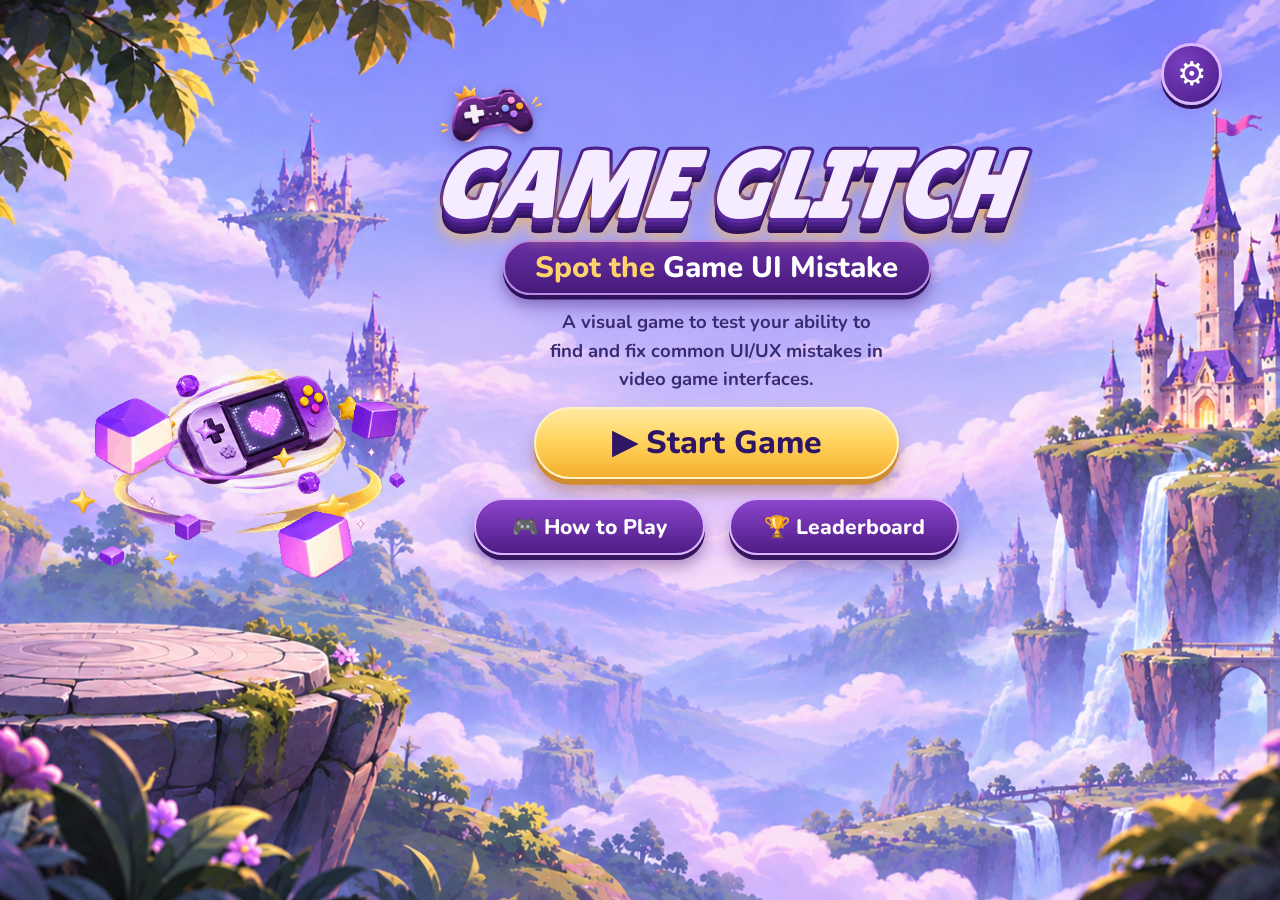
==== index.html @ c4569c45 "Added 1" ====
<!DOCTYPE html>
<html lang="en">
<head>
<meta charset="UTF-8">
<meta name="viewport" content="width=device-width, initial-scale=1.0">
<link rel="stylesheet" href="style.css">
<title>Game Glitch</title>
</head>
<body>
<section class="home" id="home">
<button class="settings" id="settingsBtn">⚙</button>
<div class="left-images">
<img src="img/rings.gif" class="rings" alt="">
<img src="img/cubes.gif" class="cubes" alt="">
<img src="img/console.gif" class="console" alt="Game Console">
</div>
<div class="content">
<img src="img/small-controller.gif" class="small-controller" alt="Game Controller">
<h1>GAME GLITCH</h1>
<h2><span>Spot the</span> Game UI Mistake</h2>
<p>A visual game to test your ability to<br>
find and fix common UI/UX mistakes in<br>
video game interfaces.</p>
<button class="start-btn" id="startBtn">▶ Start Game</button>
<div class="bottom-buttons">
<button id="howBtn">🎮 How to Play</button>
<button id="leaderBtn">🏆 Leaderboard</button>
</div>
</div>
</section>
<script>
let startBtn = document.getElementById("startBtn");
let howBtn = document.getElementById("howBtn");
let leaderBtn = document.getElementById("leaderBtn");
let settingsBtn = document.getElementById("settingsBtn");
startBtn.onclick = function(){
};
howBtn.onclick = function(){
};
leaderBtn.onclick = function(){
};
settingsBtn.onclick = function(){
};
</script>
</body>
</html>
---- style.css ----
@import url('https://fonts.googleapis.com/css2?family=Lilita+One&family=Nunito:wght@600;700;800;900&display=swap');
*{
margin:0;
padding:0;
box-sizing:border-box;
}
body{
font-family:'Nunito',Arial,sans-serif;
overflow:hidden;
}
.home{
width:100%;
height:100vh;
min-height:600px;
background-image:url("img/background.png");
background-size:cover;
background-position:center;
position:relative;
overflow:hidden;
}
.settings{
position:absolute;
top:4.8%;
right:4.5%;
width:4.8vw;
height:4.8vw;
min-width:55px;
min-height:55px;
background:radial-gradient(circle at 35% 30%,#7a3fc0,#4a1d86);
color:white;
border:3px solid #d9b8ff;
border-radius:50%;
font-size:2.6vw;
line-height:1;
cursor:pointer;
z-index:10;
box-shadow:0 4px 0 #2e1259,0 0 15px rgba(160,100,255,.6);
}
.left-images{
position:absolute;
left:3%;
top:41%;
width:min(33vw,62vh);
height:40%;
animation:hover 4s ease-in-out infinite;
}
.left-images img{
position:absolute;
}
.rings{
width:105%;
top:8%;
left:-2%;
z-index:1;
}
.cubes{
width:95%;
top:0;
left:0;
z-index:3;
}
.console{
width:100%;
top:0;
left:0;
z-index:2;
}
.content{
position:absolute;
width:44%;
left:34%;
top:7%;
padding-top:5.6vw;
text-align:center;
color:#3a2a70;
}
.small-controller{
position:absolute;
width:10.8vw;
height:auto;
top:1.5vw;
left:calc(50% - 22.9vw);
z-index:5;
filter:drop-shadow(0 4px 6px rgba(50,20,100,.35));
animation:move 3s ease-in-out infinite;
}
.content h1{
font-family:'Lilita One','Arial Black',sans-serif;
font-size:7.6vw;
font-weight:400;
font-style:italic;
transform:skewX(-6deg);
letter-spacing:-0.01em;
line-height:1;
color:#f6ecff;
-webkit-text-stroke:0.5vw #4b1f8c;
paint-order:stroke fill;
text-shadow:
0 0.3vw 0 #5a2a9e,
0 0.6vw 0 #4a2088,
0 0.9vw 0 #3b1870,
0 1.2vw 0 #2e1259,
0 1.6vw 1.2vw rgba(255,190,80,.75);
white-space:nowrap;
}
.content h2{
display:inline-block;
margin-top:0.6vw;
padding:0.45vw 2.4vw;
background:linear-gradient(#6a2fa5,#451a7a);
border:0.2vw solid #b98be6;
border-radius:3vw;
color:white;
font-size:2.3vw;
font-weight:800;
box-shadow:0 0.35vw 0 #2e1259,0 0.8vw 1.2vw rgba(60,20,110,.45);
}
.content h2 span{
color:#ffd36b;
}
.content p{
font-size:1.45vw;
font-weight:700;
line-height:1.55;
margin-top:1vw;
color:#3a2a70;
}
.start-btn{
display:block;
width:28.5vw;
max-width:95%;
height:5.6vw;
margin:1vw auto 0;
background:linear-gradient(#ffeaa0 0%,#ffd25a 50%,#f5ae2f 100%);
color:#2f1565;
border:0.2vw solid #fff3c4;
border-radius:6vw;
font-family:'Nunito',Arial,sans-serif;
font-size:2.5vw;
font-weight:800;
cursor:pointer;
box-shadow:0 0.45vw 0 #d18c2e,0 1vw 1.2vw rgba(120,60,10,.35);
transition:0.3s;
}
.bottom-buttons{
display:flex;
justify-content:center;
gap:1.9vw;
margin-top:1.5vw;
}
.bottom-buttons button{
min-width:18vw;
background:linear-gradient(#8c45cc,#4e1c86);
border:0.2vw solid #d9b4ff;
border-radius:3vw;
padding:1vw 2.2vw;
font-family:'Nunito',Arial,sans-serif;
font-size:1.65vw;
font-weight:800;
color:white;
cursor:pointer;
box-shadow:0 0.4vw 0 #351560,0 0.9vw 1.2vw rgba(60,20,110,.4);
transition:0.3s;
}
.start-btn:hover,.bottom-buttons button:hover{
transform:translateY(-5px);
}
@keyframes hover{
0%{
transform:translate(0,0) rotate(-1deg);
}
25%{
transform:translate(10px,-12px) rotate(0deg);
}
50%{
transform:translate(0,-22px) rotate(1deg);
}
75%{
transform:translate(-10px,-12px) rotate(0deg);
}
100%{
transform:translate(0,0) rotate(-1deg);
}
}
  @keyframes move{
0%{
transform:translateX(-8px);
}
50%{
transform:translateX(8px);
}
100%{
transform:translateX(-8px);
}
}
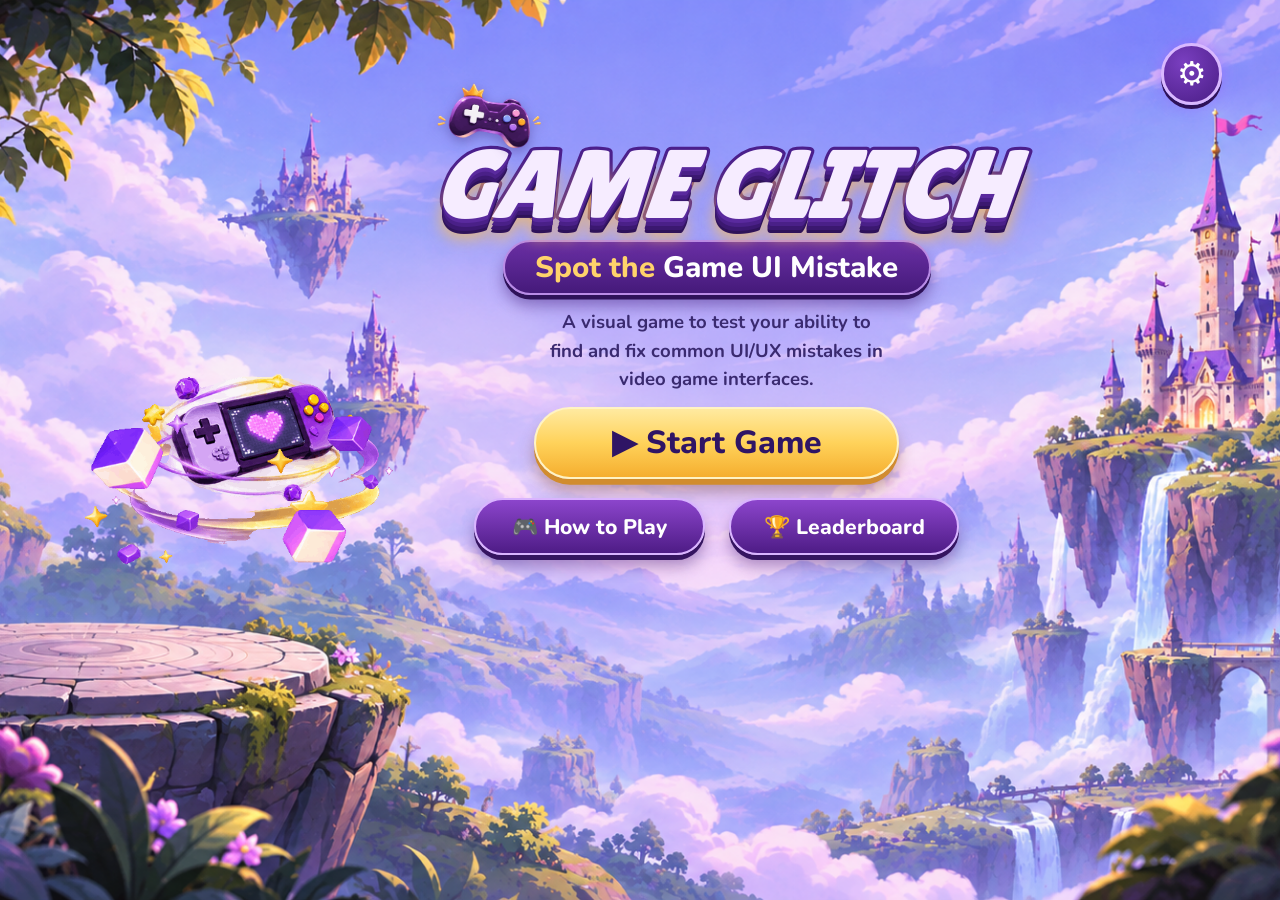
==== commit 3482da54: "Added  2" ====
--- a/index.html
+++ b/index.html
@@ -34,12 +34,16 @@
 let leaderBtn = document.getElementById("leaderBtn");
 let settingsBtn = document.getElementById("settingsBtn");
 startBtn.onclick = function(){
+window.location.href = "levels.html";
 };
 howBtn.onclick = function(){
+window.location.href = "howtoplay.html";
 };
 leaderBtn.onclick = function(){
+alert("Leaderboard will be available soon!");
 };
 settingsBtn.onclick = function(){
+alert("Game Glitch Settings");
 };
 </script>
 </body>
--- a/style.css
+++ b/style.css
@@ -162,7 +162,174 @@
 box-shadow:0 0.4vw 0 #351560,0 0.9vw 1.2vw rgba(60,20,110,.4);
 transition:0.3s;
 }
-.start-btn:hover,.bottom-buttons button:hover{
+.start-btn:hover,.bottom-buttons button:hover-{
+transform:translateY(-5px);
+}
+
+.instructions{
+--u:min(1vw,1.75vh);
+display:flex;
+width:100%;
+height:100vh;
+min-height:600px;
+background-image:url("img/background.png");
+background-size:cover;
+background-position:center;
+align-items:center;
+justify-content:center;
+position:relative;
+overflow:hidden;
+}
+
+.instructions-box{
+position:relative;
+width:calc(var(--u)*88);
+aspect-ratio:1672/941;
+background-image:url("img/Glossy Purple Game UI Frame.png");
+background-size:100% 100%;
+background-repeat:no-repeat;
+color:#3a2a70;
+text-align:center;
+}
+
+.how-controller{
+position:absolute;
+width:calc(var(--u)*10.8);
+height:auto;
+top:calc(var(--u)*-3.7);
+left:calc(50% - calc(var(--u)*5.4));
+z-index:6;
+filter:drop-shadow(0 4px 6px rgba(50,20,100,.35));
+animation:move 3s ease-in-out infinite;
+}
+
+.how-title{
+position:absolute;
+top:11.3%;
+left:50%;
+transform:translate(-50%,-50%);
+z-index:5;
+font-family:'Lilita One','Arial Black',sans-serif;
+font-size:calc(var(--u)*4.4);
+font-weight:400;
+line-height:1;
+white-space:nowrap;
+color:#fff;
+-webkit-text-stroke:calc(var(--u)*0.25) #4b1f8c;
+paint-order:stroke fill;
+text-shadow:0 calc(var(--u)*0.25) 0 #ffc94d,0 calc(var(--u)*0.45) 0 #3b1870;
+}
+.how-content{
+position:absolute;
+top:25%;
+left:11%;
+right:11%;
+}
+.steps{
+display:flex;
+gap:calc(var(--u)*1.3);
+}
+
+.step{
+flex:1;
+padding:calc(var(--u)*1.3) calc(var(--u)*0.9) calc(var(--u)*1.3);
+background:linear-gradient(rgba(248,242,255,.85),rgba(228,212,252,.85));
+border:calc(var(--u)*0.18) solid #c6a2ee;
+border-radius:calc(var(--u)*2.2);
+box-shadow:0 calc(var(--u)*0.3) calc(var(--u)*0.8) rgba(100,60,160,.22);
+}
+.step-icon{
+height:calc(var(--u)*5.5);
+display:flex;
+align-items:center;
+justify-content:center;
+font-size:calc(var(--u)*4.4);
+line-height:1;
+}
+.step-icon img{
+height:100%;
+width:auto;
+}
+.step-pill{
+display:inline-flex;
+align-items:center;
+gap:calc(var(--u)*0.5);
+margin-top:calc(var(--u)*0.6);
+padding:calc(var(--u)*0.2) calc(var(--u)*1.3) calc(var(--u)*0.2) calc(var(--u)*0.25);
+background:linear-gradient(#5b2a9a,#3a1673);
+border:calc(var(--u)*0.12) solid #a77be0;
+border-radius:calc(var(--u)*3);
+color:#fff;
+font-size:calc(var(--u)*1.5);
+font-weight:800;
+box-shadow:0 calc(var(--u)*0.25) 0 #2a0f55;
+}
+
+.step-num{
+display:flex;
+align-items:center;
+justify-content:center;
+width:calc(var(--u)*2.7);
+height:calc(var(--u)*2.7);
+border-radius:50%;
+background:radial-gradient(circle at 35% 30%,#a86be8,#6a2fb5);
+border:calc(var(--u)*0.12) solid #d9b8ff;
+font-size:calc(var(--u)*1.6);
+}
+
+.step p{
+margin-top:calc(var(--u)*0.9);
+font-size:calc(var(--u)*1.4);
+font-weight:800;
+line-height:1.4;
+color:#3a2a70;
+}
+.levels-pill{
+display:block;
+width:calc(var(--u)*36);
+margin:calc(var(--u)*1.4) auto 0;
+padding:calc(var(--u)*0.55) calc(var(--u)*1);
+background:rgba(255,255,255,.55);
+border:calc(var(--u)*0.18) solid #c6a2ee;
+border-radius:calc(var(--u)*3);
+font-size:calc(var(--u)*1.6);
+font-weight:800;
+color:#3a2a70;
+}
+.how-buttons{
+display:flex;
+justify-content:center;
+gap:calc(var(--u)*2.6);
+margin-top:calc(var(--u)*1.3);
+}
+.how-buttons button{
+display:flex;
+align-items:center;
+justify-content:center;
+gap:calc(var(--u)*0.6);
+height:calc(var(--u)*4.4);
+border-radius:calc(var(--u)*3.5);
+font-family:'Nunito',Arial,sans-serif;
+font-size:calc(var(--u)*2.1);
+font-weight:800;
+cursor:pointer;
+transition:0.3s;
+}
+#backBtn{
+width:calc(var(--u)*16);
+background:linear-gradient(#8c45cc,#4e1c86);
+border:calc(var(--u)*0.18) solid #d9b4ff;
+color:#fff;
+box-shadow:0 calc(var(--u)*0.35) 0 #351560,0 calc(var(--u)*0.8) calc(var(--u)*1.1) rgba(60,20,110,.4);
+}
+#playBtn{
+width:calc(var(--u)*22);
+background:linear-gradient(#ffeaa0 0%,#ffd25a 50%,#f5ae2f 100%);
+border:calc(var(--u)*0.18) solid #fff3c4;
+color:#2f1565;
+box-shadow:0 calc(var(--u)*0.4) 0 #d18c2e,0 calc(var(--u)*0.9) calc(var(--u)*1.1) rgba(120,60,10,.35);
+}
+.how-buttons button:hover{
 transform:translateY(-5px);
 }
 @keyframes hover{
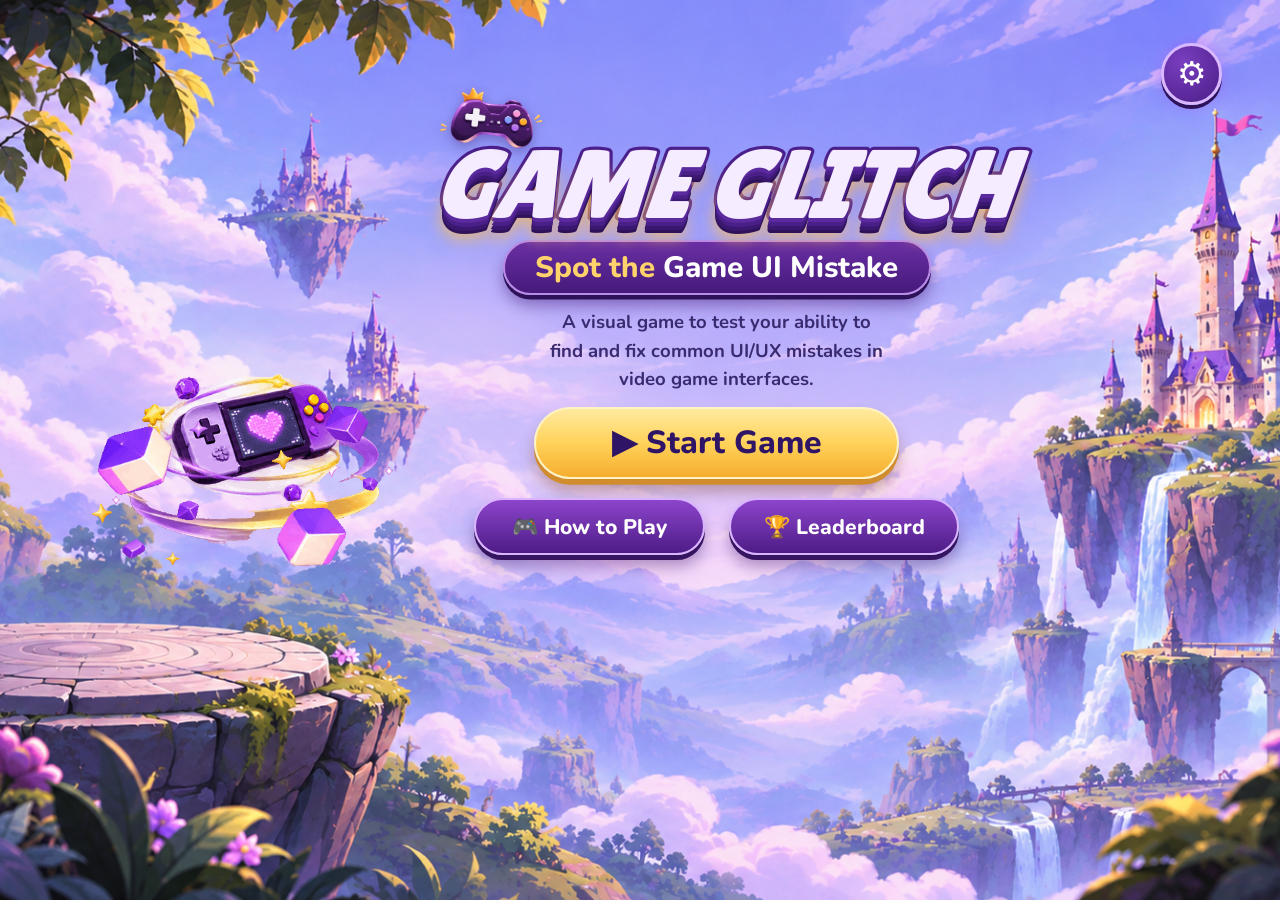
==== commit 9ee1290a: "Added  4" ====
--- a/index.html
+++ b/index.html
@@ -28,13 +28,53 @@
 </div>
 </div>
 </section>
+<div class="modal" id="nameModal">
+<div class="modal-box">
+<h3>Enter Your Name</h3>
+<form onsubmit="return saveAndGo()">
+<input type="text" id="playerName" placeholder="Your name..." maxlength="15">
+<p class="error" id="nameError"></p>
+<div class="modal-actions">
+<button type="submit" id="confirmBtn">Let's Go!</button>
+<button type="button" id="cancelBtn">Cancel</button>
+</div>
+</form>
+</div>
+</div>
 <script>
 let startBtn = document.getElementById("startBtn");
 let howBtn = document.getElementById("howBtn");
 let leaderBtn = document.getElementById("leaderBtn");
 let settingsBtn = document.getElementById("settingsBtn");
+let nameModal = document.getElementById("nameModal");
+let playerName = document.getElementById("playerName");
+let nameError = document.getElementById("nameError");
+let cancelBtn = document.getElementById("cancelBtn");
+let name;
 startBtn.onclick = function(){
-window.location.href = "levels.html";
+playerName.value = localStorage.getItem("playerName") || "";
+nameError.textContent = "";
+nameModal.classList.add("show");
+playerName.focus();
+};
+function save(){
+name = playerName.value.trim();
+localStorage.setItem("playerName", name);
+}
+function goToPage(){
+window.location = "levels.html";
+}
+function saveAndGo(){
+if (playerName.value.trim() === "") {
+nameError.textContent = "Please enter your name!";
+return false;
+}
+save();
+goToPage();
+return false;
+}
+cancelBtn.onclick = function(){
+nameModal.classList.remove("show");
 };
 howBtn.onclick = function(){
 window.location.href = "howtoplay.html";
--- a/style.css
+++ b/style.css
@@ -162,7 +162,7 @@
 box-shadow:0 0.4vw 0 #351560,0 0.9vw 1.2vw rgba(60,20,110,.4);
 transition:0.3s;
 }
-.start-btn:hover,.bottom-buttons button:hover-{
+.start-btn:hover,.bottom-buttons button:hover{
 transform:translateY(-5px);
 }
 
@@ -332,6 +332,692 @@
 .how-buttons button:hover{
 transform:translateY(-5px);
 }
+.instructions{
+--u:min(1vw,1.75vh);
+display:flex;
+width:100%;
+height:100vh;
+min-height:600px;
+background-image:url("img/background.png");
+background-size:cover;
+background-position:center;
+align-items:center;
+justify-content:center;
+position:relative;
+overflow:hidden;
+}
+
+.instructions-box{
+position:relative;
+width:calc(var(--u)*88);
+aspect-ratio:1672/941;
+background-image:url("img/Glossy Purple Game UI Frame.png");
+background-size:100% 100%;
+background-repeat:no-repeat;
+color:#3a2a70;
+text-align:center;
+}
+
+.how-controller{
+position:absolute;
+width:calc(var(--u)*10.8);
+height:auto;
+top:calc(var(--u)*-3.7);
+left:calc(50% - calc(var(--u)*5.4));
+z-index:6;
+filter:drop-shadow(0 4px 6px rgba(50,20,100,.35));
+animation:move 3s ease-in-out infinite;
+}
+
+.how-title{
+position:absolute;
+top:11.3%;
+left:50%;
+transform:translate(-50%,-50%);
+z-index:5;
+font-family:'Lilita One','Arial Black',sans-serif;
+font-size:calc(var(--u)*4.4);
+font-weight:400;
+line-height:1;
+white-space:nowrap;
+color:#fff;
+-webkit-text-stroke:calc(var(--u)*0.25) #4b1f8c;
+paint-order:stroke fill;
+text-shadow:0 calc(var(--u)*0.25) 0 #ffc94d,0 calc(var(--u)*0.45) 0 #3b1870;
+}
+
+.levels-content{
+position:absolute;
+top:25%;
+left:11%;
+right:11%;
+display:flex;
+align-items:center;
+justify-content:center;
+gap:calc(var(--u)*2.4);
+}
+
+.level-card{
+position:relative;
+flex:1;
+height:calc(var(--u)*24);
+display:flex;
+flex-direction:column;
+align-items:center;
+padding-top:calc(var(--u)*1.2);
+background:linear-gradient(#a98bd6,#8a68bf);
+border:calc(var(--u)*0.3) solid #dccaf5;
+border-radius:calc(var(--u)*2.6);
+box-shadow:0 calc(var(--u)*0.4) calc(var(--u)*1) rgba(60,20,110,.35);
+}
+
+.level-card.active{
+height:calc(var(--u)*27);
+background:linear-gradient(#9a4fe6,#5b2aa5);
+border-color:#f6c24a;
+box-shadow:
+0 0 0 calc(var(--u)*0.25) rgba(255,214,102,.6),
+0 0 calc(var(--u)*2) rgba(255,200,80,.55),
+0 calc(var(--u)*0.6) calc(var(--u)*1.2) rgba(60,20,110,.4);
+}
+
+.level-card h2{
+font-size:calc(var(--u)*2.8);
+font-weight:900;
+line-height:1.2;
+color:#fff;
+text-shadow:0 calc(var(--u)*0.2) 0 #3b1870;
+}
+
+.level-img{
+position:relative;
+width:calc(var(--u)*14);
+height:calc(var(--u)*11.5);
+margin-top:calc(var(--u)*0.4);
+}
+
+.level-img img{
+width:100%;
+height:100%;
+object-fit:contain;
+}
+
+.q-pill{
+margin-top:calc(var(--u)*0.6);
+padding:calc(var(--u)*0.5) calc(var(--u)*2);
+background:#4b1f8c;
+border-radius:calc(var(--u)*3);
+color:#fff;
+font-size:calc(var(--u)*1.6);
+font-weight:800;
+box-shadow:0 calc(var(--u)*0.2) 0 #34146a;
+}
+
+.locked .q-pill{
+background:#6f4fa3;
+box-shadow:0 calc(var(--u)*0.2) 0 #54397f;
+}
+
+.play-btn{
+margin-top:calc(var(--u)*0.9);
+width:calc(var(--u)*7.6);
+height:calc(var(--u)*3.3);
+background:linear-gradient(#ffeaa0,#ffc94d);
+border:calc(var(--u)*0.15) solid #fff3c4;
+border-radius:calc(var(--u)*2);
+color:#2f1565;
+font-size:calc(var(--u)*1.9);
+cursor:pointer;
+box-shadow:0 calc(var(--u)*0.3) 0 #d18c2e;
+transition:0.3s;
+}
+
+.play-btn:hover{
+transform:translateY(-4px);
+}
+
+.lock{
+position:absolute;
+left:50%;
+top:55%;
+width:calc(var(--u)*4.8);
+height:calc(var(--u)*3.8);
+transform:translate(-50%,-50%);
+background:linear-gradient(#ffffff,#d9c9f3);
+border-radius:calc(var(--u)*0.9);
+box-shadow:0 calc(var(--u)*0.3) calc(var(--u)*0.8) rgba(60,20,110,.4);
+}
+
+.lock::before{
+content:"";
+position:absolute;
+left:50%;
+top:calc(var(--u)*-2.4);
+width:calc(var(--u)*2.9);
+height:calc(var(--u)*2.7);
+transform:translateX(-50%);
+border:calc(var(--u)*0.65) solid #efe6ff;
+border-bottom:none;
+border-radius:calc(var(--u)*1.6) calc(var(--u)*1.6) 0 0;
+}
+
+.lock::after{
+content:"";
+position:absolute;
+left:50%;
+top:50%;
+width:calc(var(--u)*0.8);
+height:calc(var(--u)*1.5);
+transform:translate(-50%,-50%);
+background:#7a4fc0;
+border-radius:calc(var(--u)*0.4);
+}
+
+.levels-back{
+position:absolute;
+top:86.5%;
+left:50%;
+transform:translate(-50%,-50%);
+display:flex;
+align-items:center;
+justify-content:center;
+gap:calc(var(--u)*0.8);
+width:calc(var(--u)*28);
+height:calc(var(--u)*4.8);
+background:linear-gradient(#ffeaa0 0%,#ffd25a 50%,#f5ae2f 100%);
+border:calc(var(--u)*0.18) solid #fff3c4;
+border-radius:calc(var(--u)*4);
+color:#2f1565;
+font-family:'Nunito',Arial,sans-serif;
+font-size:calc(var(--u)*2.3);
+font-weight:800;
+cursor:pointer;
+box-shadow:0 calc(var(--u)*0.4) 0 #d18c2e,0 calc(var(--u)*0.9) calc(var(--u)*1.1) rgba(120,60,10,.35);
+transition:0.3s;
+}
+.levels-back:hover{
+transform:translate(-50%,calc(-50% - 5px));
+}
+
+
+
+.game-home{
+position:absolute;
+top:3%;
+left:2.5%;
+width:calc(var(--u)*5.6);
+height:calc(var(--u)*5.6);
+display:flex;
+align-items:center;
+justify-content:center;
+background:radial-gradient(circle at 35% 30%,#8a4fe0,#4a1d86);
+border:calc(var(--u)*0.3) solid #e3d2ff;
+border-radius:50%;
+cursor:pointer;
+z-index:10;
+box-shadow:0 calc(var(--u)*0.35) 0 #2e1259;
+transition:0.3s;
+}
+.game-home span{
+font-size:calc(var(--u)*2.6);
+line-height:1;
+filter:grayscale(1) brightness(10);
+}
+.game-home:hover{
+transform:translateY(-4px);
+}
+.how-title.q-title{
+font-size:calc(var(--u)*3.6);
+}
+.top-pill{
+position:absolute;
+top:11.3%;
+transform:translateY(-50%);
+z-index:5;
+display:flex;
+align-items:center;
+gap:calc(var(--u)*0.8);
+padding:calc(var(--u)*0.6) calc(var(--u)*2.4);
+background:linear-gradient(#5b2a9a,#3a1673);
+border:calc(var(--u)*0.2) solid #a77be0;
+border-radius:calc(var(--u)*3);
+color:#fff;
+font-size:calc(var(--u)*1.9);
+font-weight:900;
+white-space:nowrap;
+box-shadow:0 calc(var(--u)*0.3) 0 #2a0f55;
+}
+.level-pill{
+left:11%;
+padding-left:calc(var(--u)*5.4);
+}
+.score-pill{
+right:11%;
+}
+.pill-img{
+position:absolute;
+left:calc(var(--u)*-0.8);
+top:50%;
+transform:translateY(-50%);
+width:calc(var(--u)*5);
+height:calc(var(--u)*5);
+object-fit:cover;
+background:linear-gradient(#9ad0ff,#e6d4ff);
+border:calc(var(--u)*0.25) solid #d9b8ff;
+border-radius:50%;
+}
+.pill-icon{
+font-size:calc(var(--u)*2.8);
+line-height:1;
+}
+.game-content{
+position:absolute;
+top:26%;
+left:11%;
+right:11%;
+}
+.question-bar{
+position:relative;
+display:flex;
+align-items:center;
+justify-content:center;
+height:calc(var(--u)*6.8);
+padding:0 calc(var(--u)*2);
+line-height:1.15;
+background:linear-gradient(#f0e6ff,#d6c2f5);
+border:calc(var(--u)*0.2) solid #c6a2ee;
+border-radius:calc(var(--u)*3.4);
+font-size:calc(var(--u)*2);
+font-weight:900;
+color:#2f1a72;
+box-shadow:0 calc(var(--u)*0.4) 0 #b79be3;
+}
+
+.question-bar::before,
+.question-bar::after{
+content:"";
+position:absolute;
+top:50%;
+width:calc(var(--u)*3.4);
+height:calc(var(--u)*3.4);
+transform:translateY(-50%);
+background:url("data:image/svg+xml;utf8,<svg xmlns='http://www.w3.org/2000/svg' viewBox='0 0 40 40'><g stroke='%23ffb21a' stroke-width='5' stroke-linecap='round'><line x1='4' y1='8' x2='16' y2='13'/><line x1='2' y1='20' x2='15' y2='20'/><line x1='4' y1='32' x2='16' y2='27'/></g></svg>") no-repeat center/contain;
+}
+.question-bar::before{
+left:calc(var(--u)*-4.2);
+}
+.question-bar::after{
+right:calc(var(--u)*-4.2);
+transform:translateY(-50%) scaleX(-1);
+}
+.options{
+display:flex;
+gap:calc(var(--u)*2.6);
+margin-top:calc(var(--u)*1.8);
+}
+.option{
+position:relative;
+flex:1;
+padding:calc(var(--u)*0.8);
+background:linear-gradient(#d9c4f5,#b99be8);
+border:calc(var(--u)*0.3) solid #8a4fd8;
+border-radius:calc(var(--u)*2.6);
+cursor:pointer;
+transition:0.3s;
+box-shadow:0 calc(var(--u)*0.4) calc(var(--u)*1) rgba(60,20,110,.35);
+}
+.option:hover{
+transform:translateY(-6px);
+border-color:#f6c24a;
+}
+
+.shot{
+position:relative;
+height:calc(var(--u)*16.5);
+display:flex;
+align-items:center;
+justify-content:center;
+overflow:hidden;
+background:#3a3a63;
+border-radius:calc(var(--u)*2);
+}
+.shot.purple{
+background:#3a2160;
+}
+.ab{
+position:absolute;
+left:50%;
+bottom:calc(var(--u)*-3.4);
+transform:translateX(-50%);
+width:calc(var(--u)*5);
+height:calc(var(--u)*5);
+display:flex;
+align-items:center;
+justify-content:center;
+background:radial-gradient(circle at 35% 30%,#9a5cf0,#5a25a8);
+border:calc(var(--u)*0.3) solid #e3d2ff;
+border-radius:50%;
+color:#fff;
+font-size:calc(var(--u)*2.8);
+font-weight:900;
+box-shadow:0 calc(var(--u)*0.35) 0 #2e1259;
+}
+.hud{
+display:flex;
+align-items:center;
+gap:calc(var(--u)*1.2);
+}
+.hero{
+position:relative;
+width:calc(var(--u)*8.4);
+height:calc(var(--u)*8.4);
+}
+.hero img{
+width:100%;
+height:100%;
+object-fit:cover;
+border-radius:50%;
+border:calc(var(--u)*0.3) solid #e8e8ff;
+background:#2a2f55;
+}
+.lv{
+position:absolute;
+left:50%;
+bottom:calc(var(--u)*-1.4);
+transform:translateX(-50%);
+padding:calc(var(--u)*0.2) calc(var(--u)*1.4);
+background:#2a2f55;
+border:calc(var(--u)*0.12) solid #6a70a8;
+border-radius:calc(var(--u)*1);
+color:#fff;
+font-size:calc(var(--u)*1.4);
+font-weight:800;
+white-space:nowrap;
+}
+.hp-good{
+position:relative;
+display:flex;
+align-items:center;
+justify-content:center;
+width:calc(var(--u)*17);
+height:calc(var(--u)*3.4);
+padding-left:calc(var(--u)*1.6);
+background:linear-gradient(#ff5a6e,#d6263f);
+border:calc(var(--u)*0.3) solid #2c2f5a;
+border-radius:calc(var(--u)*2);
+color:#fff;
+box-shadow:0 0 0 calc(var(--u)*0.2) #9aa0d0;
+}
+.hp-good span{
+position:absolute;
+left:calc(var(--u)*-1.6);
+top:50%;
+transform:translateY(-50%);
+font-size:calc(var(--u)*3.6);
+color:#ff4a62;
+text-shadow:0 0 0 #fff,0 calc(var(--u)*0.2) calc(var(--u)*0.4) rgba(0,0,0,.5);
+line-height:1;
+}
+.hp-good b{
+font-size:calc(var(--u)*1.9);
+font-weight:900;
+text-shadow:0 calc(var(--u)*0.15) 0 #7d1022;
+}
+.hp-bad{
+display:flex;
+align-items:center;
+gap:calc(var(--u)*0.8);
+width:calc(var(--u)*17);
+padding:calc(var(--u)*0.8) calc(var(--u)*1.2);
+background:rgba(20,20,45,.55);
+border-radius:calc(var(--u)*2);
+}
+.hp-bad i{
+display:block;
+flex:1;
+height:calc(var(--u)*1.1);
+background:#ff3b4e;
+border-radius:calc(var(--u)*0.6);
+}
+.hp-bad b{
+color:#dcd8e8;
+font-size:calc(var(--u)*1.6);
+font-weight:800;
+}
+.btn-col{
+display:flex;
+flex-direction:column;
+gap:calc(var(--u)*1);
+width:calc(var(--u)*14.4);
+}
+
+.dbtn,
+.ybtn{
+position:relative;
+display:flex;
+align-items:center;
+justify-content:center;
+height:calc(var(--u)*3.8);
+border-radius:calc(var(--u)*2);
+font-size:calc(var(--u)*2);
+font-weight:900;
+}
+.dbtn{
+background:#5a3d86;
+border:calc(var(--u)*0.15) solid #6e4f9c;
+color:#a995c8;
+}
+.ybtn{
+background:linear-gradient(#ffe27a,#ffbd2e);
+border:calc(var(--u)*0.15) solid #fff3c4;
+color:#2f1565;
+box-shadow:0 calc(var(--u)*0.25) 0 #d18c2e;
+}
+.ybtn span{
+position:absolute;
+left:calc(var(--u)*1.6);
+font-size:calc(var(--u)*2.2);
+}
+.result-overlay{
+display:none;
+position:absolute;
+top:0;
+left:0;
+width:100%;
+height:100%;
+align-items:center;
+justify-content:center;
+background:rgba(40,15,80,.45);
+-webkit-backdrop-filter:blur(6px);
+backdrop-filter:blur(6px);
+z-index:50;
+}
+.result-box{
+display:none;
+width:calc(var(--u)*40);
+padding:calc(var(--u)*2.4) calc(var(--u)*3);
+background:linear-gradient(#f8f2ff,#e4d4fc);
+border:calc(var(--u)*0.35) solid #f6c24a;
+border-radius:calc(var(--u)*3);
+text-align:center;
+color:#3a2a70;
+box-shadow:0 0 calc(var(--u)*3) rgba(255,200,80,.6),0 calc(var(--u)*1) calc(var(--u)*2) rgba(40,15,80,.5);
+animation:pop 0.35s ease;
+}
+.result-box.wide{
+width:calc(var(--u)*46);
+border-color:#ff6b7d;
+box-shadow:0 0 calc(var(--u)*3) rgba(255,90,110,.5),0 calc(var(--u)*1) calc(var(--u)*2) rgba(40,15,80,.5);
+}
+.res-badge{
+font-size:calc(var(--u)*6);
+line-height:1;
+}
+.result-box h2{
+margin-top:calc(var(--u)*0.8);
+font-family:'Lilita One','Arial Black',sans-serif;
+font-size:calc(var(--u)*3.6);
+font-weight:400;
+color:#4b1f8c;
+}
+.points{
+display:inline-block;
+margin-top:calc(var(--u)*0.8);
+padding:calc(var(--u)*0.4) calc(var(--u)*2.2);
+background:linear-gradient(#ffeaa0,#ffc94d);
+border-radius:calc(var(--u)*3);
+font-size:calc(var(--u)*2.2);
+font-weight:900;
+color:#2f1565;
+box-shadow:0 calc(var(--u)*0.25) 0 #d18c2e;
+}
+.msg{
+margin-top:calc(var(--u)*1);
+font-size:calc(var(--u)*1.8);
+font-weight:800;
+}
+.explain{
+margin-top:calc(var(--u)*1);
+padding:calc(var(--u)*1) calc(var(--u)*1.6);
+background:rgba(255,255,255,.7);
+border:calc(var(--u)*0.15) solid #c6a2ee;
+border-radius:calc(var(--u)*1.6);
+font-size:calc(var(--u)*1.6);
+font-weight:700;
+line-height:1.4;
+}
+.res-buttons{
+display:flex;
+justify-content:center;
+gap:calc(var(--u)*2);
+margin-top:calc(var(--u)*1.8);
+}
+.res-btn{
+height:calc(var(--u)*4.6);
+padding:0 calc(var(--u)*2.8);
+border-radius:calc(var(--u)*3.5);
+font-family:'Nunito',Arial,sans-serif;
+font-size:calc(var(--u)*2);
+font-weight:800;
+white-space:nowrap;
+cursor:pointer;
+transition:0.3s;
+}
+.next-btn{
+background:linear-gradient(#ffeaa0 0%,#ffd25a 50%,#f5ae2f 100%);
+border:calc(var(--u)*0.18) solid #fff3c4;
+color:#2f1565;
+box-shadow:0 calc(var(--u)*0.4) 0 #d18c2e;
+}
+.try-btn{
+background:linear-gradient(#8c45cc,#4e1c86);
+border:calc(var(--u)*0.18) solid #d9b4ff;
+color:#fff;
+box-shadow:0 calc(var(--u)*0.35) 0 #351560;
+}
+.res-btn:hover{
+transform:translateY(-4px);
+}
+/* ===== Name Modal ===== */
+.modal{
+display:none;
+position:fixed;
+top:0;
+left:0;
+width:100%;
+height:100%;
+align-items:center;
+justify-content:center;
+background:rgba(40,15,80,.6);
+-webkit-backdrop-filter:blur(6px);
+backdrop-filter:blur(6px);
+z-index:100;
+}
+.modal.show{
+display:flex;
+}
+.modal-box{
+width:30vw;
+min-width:300px;
+padding:2vw 2.5vw;
+background:linear-gradient(#f8f2ff,#e4d4fc);
+border:0.3vw solid #f6c24a;
+border-radius:2.5vw;
+text-align:center;
+color:#3a2a70;
+box-shadow:0 0 3vw rgba(255,200,80,.6),0 1vw 2vw rgba(40,15,80,.5);
+animation:pop 0.35s ease;
+}
+.modal-box h3{
+font-family:'Lilita One','Arial Black',sans-serif;
+font-size:2.4vw;
+font-weight:400;
+color:#4b1f8c;
+margin-bottom:1vw;
+}
+.modal-box input{
+width:100%;
+padding:0.8vw 1.5vw;
+background:#fff;
+border:0.2vw solid #c6a2ee;
+border-radius:3vw;
+font-family:'Nunito',Arial,sans-serif;
+font-size:1.6vw;
+font-weight:800;
+color:#2f1565;
+text-align:center;
+outline:none;
+}
+.modal-box input:focus{
+border-color:#f6c24a;
+}
+.modal-box .error{
+min-height:1.6vw;
+margin-top:0.6vw;
+font-size:1.2vw;
+font-weight:800;
+color:#d6263f;
+}
+.modal-actions{
+display:flex;
+justify-content:center;
+gap:1.2vw;
+margin-top:1vw;
+}
+.modal-actions button{
+padding:0.7vw 2vw;
+border-radius:3vw;
+font-family:'Nunito',Arial,sans-serif;
+font-size:1.5vw;
+font-weight:800;
+cursor:pointer;
+transition:0.3s;
+}
+#confirmBtn{
+background:linear-gradient(#ffeaa0 0%,#ffd25a 50%,#f5ae2f 100%);
+border:0.15vw solid #fff3c4;
+color:#2f1565;
+box-shadow:0 0.35vw 0 #d18c2e;
+}
+#cancelBtn{
+background:linear-gradient(#8c45cc,#4e1c86);
+border:0.15vw solid #d9b4ff;
+color:#fff;
+box-shadow:0 0.35vw 0 #351560;
+}
+.modal-actions button:hover{
+transform:translateY(-4px);
+}
+@keyframes pop{
+0%{
+transform:scale(0.7);
+opacity:0;
+}
+100%{
+transform:scale(1);
+opacity:1;
+}
+}
 @keyframes hover{
 0%{
 transform:translate(0,0) rotate(-1deg);
@@ -361,3 +1047,14 @@
 }
 }
 
+@keyframes move{
+0%{
+transform:translateX(-8px);
+}
+50%{
+transform:translateX(8px);
+}
+100%{
+transform:translateX(-8px);
+}
+}
